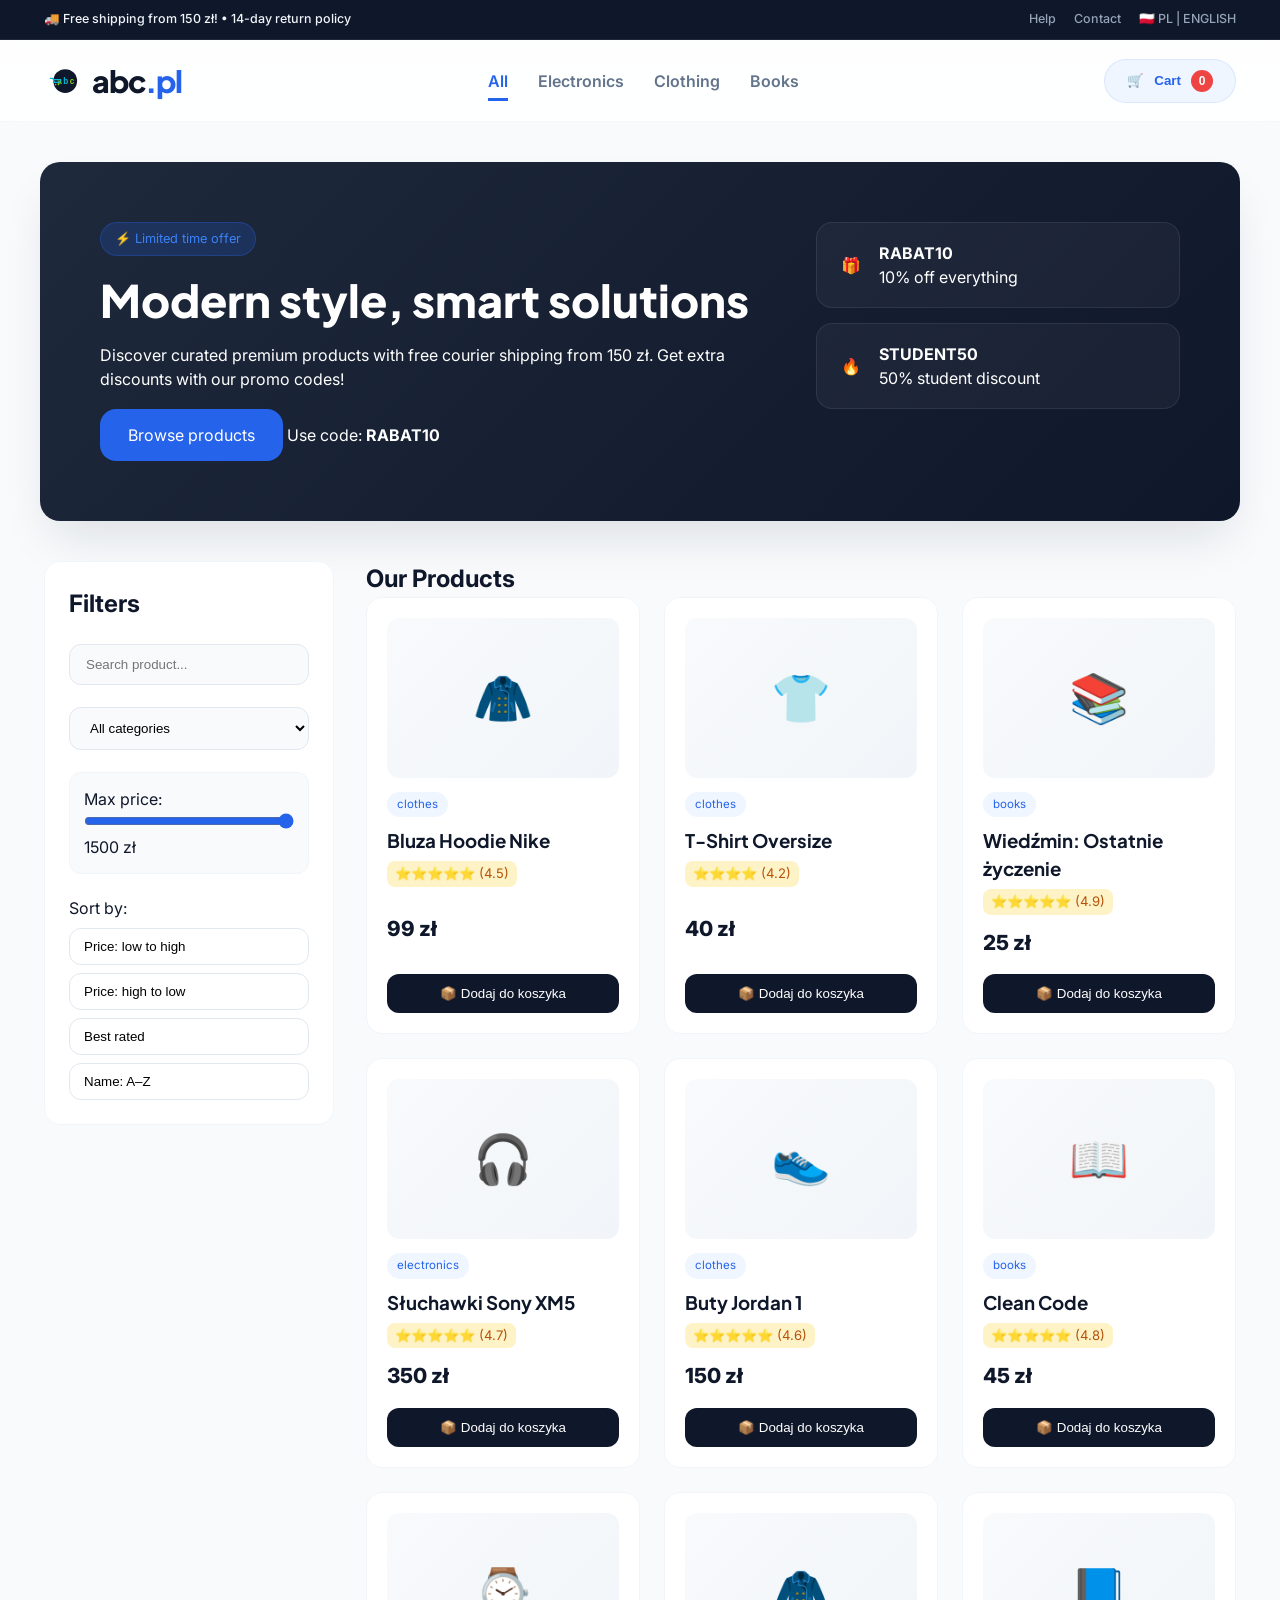
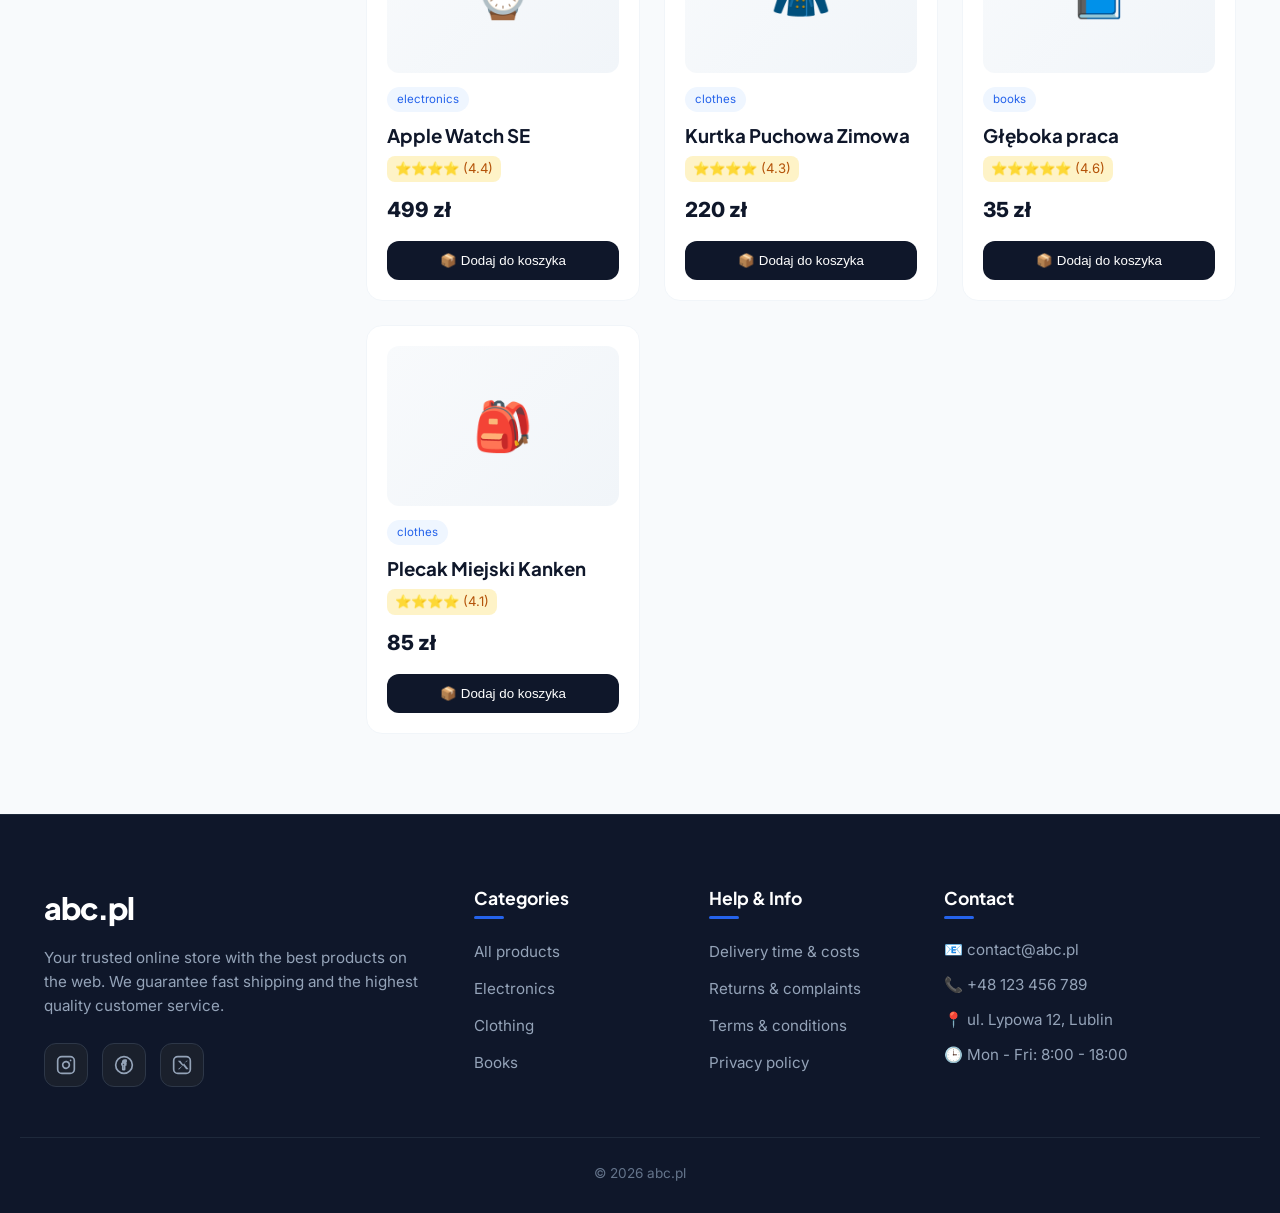
==== index_en.html @ 5adb5946 "add file" ====
<!DOCTYPE html>
<html lang="en">

<head>
    <meta charset="UTF-8">
    <meta name="viewport" content="width=device-width, initial-scale=1.0">
    <title>abc.pl - Online Store</title>
    <!-- Favicon -->
    <link rel="icon" type="image/svg+xml" href="favicon.svg">
    <!-- Modern Google Fonts -->
    <link rel="preconnect" href="https://fonts.googleapis.com">
    <link rel="preconnect" href="https://fonts.gstatic.com" crossorigin>
    <link
        href="https://fonts.googleapis.com/css2?family=Plus+Jakarta+Sans:ital,wght@0,300..800;1,300..800&family=Inter:wght@300;400;500;600;700;800&display=swap"
        rel="stylesheet">
    <link rel="stylesheet" href="style.css">
    <link rel="icon" type="image/png" href="favicon.svg">
    <link rel="apple-touch-icon" href="favicon.svg">
</head>

<body>

    <div class="top-bar">
        <div class="top-bar-container">
            <span class="top-bar-promo">🚚 Free shipping from 150 zł! • 14-day return policy</span>
            <div class="top-bar-links">
                <a href="#main-footer">Help</a>
                <a href="#main-footer">Contact</a>
                <div class="language-switcher">
                    <a href="index.html">🇵🇱 PL</a>
                    <span class="lang-divider">|</span>
                    <a href="index_en.html" class="lang-active">ENGLISH</a>
                </div>
            </div>
        </div>
    </div>

    <header id="main-header">
        <div class="header-container">
            <a href="#" class="logo-link">
                <img src="favicon.svg" alt="abc.pl logo" class="logo-img-header">
                <span class="logo">abc<span class="logo-accent">.pl</span></span>
            </a>

            <nav id="header-nav">
                <ul>
                    <li><a href="#" class="nav-link active" data-category-link="all">All</a></li>
                    <li><a href="#" class="nav-link" data-category-link="electronics">Electronics</a></li>
                    <li><a href="#" class="nav-link" data-category-link="clothes">Clothing</a></li>
                    <li><a href="#" class="nav-link" data-category-link="books">Books</a></li>
                </ul>
            </nav>

            <button id="cart-button">
                <span class="cart-icon">🛒</span>
                <span class="cart-text">Cart</span>
                <span id="cart-counter">0</span>
            </button>
        </div>
    </header>

    <section class="store-hero">
        <div class="hero-content">
            <span class="hero-badge">⚡ Limited time offer</span>
            <h1>Modern style, smart solutions</h1>
            <p>Discover curated premium products with free courier shipping from 150 zł. Get extra discounts with our
                promo codes!</p>
            <div class="hero-btns">
                <a href="#products-section" class="btn-primary-hero">Browse products</a>
                <span class="hero-promo-pill">Use code: <strong>RABAT10</strong></span>
            </div>
        </div>
        <div class="hero-visual">
            <div class="visual-card">
                <span class="visual-icon">🎁</span>
                <div class="visual-text">
                    <h4>RABAT10</h4>
                    <p>10% off everything</p>
                </div>
            </div>
            <div class="visual-card">
                <span class="visual-icon">🔥</span>
                <div class="visual-text">
                    <h4>STUDENT50</h4>
                    <p>50% student discount</p>
                </div>
            </div>
        </div>
    </section>

    <main>
        <section id="filters-panel">
            <h2>Filters</h2>

            <input type="text" id="search-input" placeholder="Search product...">

            <select id="category-select">
                <option value="all">All categories</option>
                <option value="electronics">Electronics</option>
                <option value="clothes">Clothing</option>
                <option value="books">Books</option>
            </select>

            <div class="price-filter">
                <label for="price-range">Max price:</label>
                <input type="range" id="price-range" min="0" max="1500" value="1500">
                <span id="price-value">1500 zł</span>
            </div>

            <div class="sort-buttons">
                <label>Sort by:</label>
                <button id="sort-asc">Price: low to high</button>
                <button id="sort-desc">Price: high to low</button>
                <button id="sort-rating">Best rated</button>
                <button id="sort-alpha">Name: A–Z</button>
            </div>
        </section>

        <section id="products-section">
            <h2>Our Products</h2>
            <div id="produkty"></div>
        </section>
    </main>

    <aside id="cart-sidebar">
        <button id="close-cart">&times;</button>
        <h2>Your Cart</h2>

        <ul id="cart-items"></ul>

        <div class="discount-section">
            <input type="text" id="coupon-input" placeholder="Discount code">
            <button id="apply-discount">Apply</button>
        </div>
        <p id="coupon-message"></p>

        <div class="cart-summary-box">
            <p>Price without discount: <span id="cart-subtotal">0 zł</span></p>
            <p>Discount: <span id="cart-discount">0 zł</span></p>
            <p class="final-total">Final price: <span id="cart-total">0 zł</span></p>
        </div>

        <button id="checkout-btn" class="checkout-btn">✅ Buy Now</button>

    </aside>

    <div id="product-modal" class="modal">
        <div class="modal-content">
            <span id="close-modal">&times;</span>
            <div id="modal-body"></div>
        </div>
    </div>

    <footer id="main-footer">
        <div class="footer-container">
            <div class="footer-info">
                <h3>abc.pl</h3>
                <p>Your trusted online store with the best products on the web. We guarantee fast shipping and the
                    highest quality customer service.</p>
                <div class="footer-socials">
                    <a href="https://www.instagram.com/" class="social-link" target="_blank" aria-label="Instagram">
                        <svg xmlns="http://www.w3.org/2000/svg" viewBox="0 0 24 24" fill="none" stroke="currentColor"
                            stroke-width="2" stroke-linecap="round" stroke-linejoin="round" class="social-icon-svg">
                            <rect width="20" height="20" x="2" y="2" rx="5" ry="5" />
                            <path d="M16 11.37A4 4 0 1 1 12.63 8 4 4 0 0 1 16 11.37z" />
                            <line x1="17.5" x2="17.51" y1="6.5" y2="6.5" />
                        </svg>
                    </a>
                    <a href="https://www.facebook.com/" class="social-link" target="_blank" aria-label="Facebook">
                        <svg xmlns="http://www.w3.org/2000/svg" viewBox="0 0 24 24" fill="none" stroke="currentColor"
                            stroke-width="2" stroke-linecap="round" stroke-linejoin="round" class="social-icon-svg">
                            <circle cx="12" cy="12" r="10" />
                            <path
                                d="M14.25 12h-1.5v5.5H10.5V12h-1v-2h1V8.5c0-1.5 1-2.5 2.5-2.5h1.5v2H13c-.5 0-.75.25-.75.75V10h2l-.25 2z" />
                        </svg>
                    </a>
                    <a href="https://x.com/" class="social-link" target="_blank" aria-label="X (Twitter)">
                        <svg xmlns="http://www.w3.org/2000/svg" viewBox="0 0 24 24" fill="none" stroke="currentColor"
                            stroke-width="2" stroke-linecap="round" stroke-linejoin="round" class="social-icon-svg">
                            <rect x="2" y="2" width="20" height="20" rx="5" />
                            <path d="M7 7l5.5 6L7 17h1.8l4.4-4.8 3.8 4.8H20l-5.8-7.2L19.2 7h-1.8L13.4 11.4 10 7H7z"
                                fill="currentColor" stroke="none" />
                        </svg>
                    </a>
                </div>
            </div>

            <div class="footer-links">
                <h4>Categories</h4>
                <ul>
                    <li><a href="#" data-category-link="all">All products</a></li>
                    <li><a href="#" data-category-link="electronics">Electronics</a></li>
                    <li><a href="#" data-category-link="clothes">Clothing</a></li>
                    <li><a href="#" data-category-link="books">Books</a></li>
                </ul>
            </div>

            <div class="footer-links">
                <h4>Help & Info</h4>
                <ul>
                    <li><a>Delivery time & costs</a></li>
                    <li><a>Returns & complaints</a></li>
                    <li><a>Terms & conditions</a></li>
                    <li><a>Privacy policy</a></li>
                </ul>
            </div>

            <div class="footer-contact">
                <h4>Contact</h4>
                <ul>
                    <li>📧 contact@abc.pl</li>
                    <li>📞 +48 123 456 789</li>
                    <li>📍 ul. Lypowa 12, Lublin</li>
                    <li>🕒 Mon - Fri: 8:00 - 18:00</li>
                </ul>
            </div>
        </div>
        <div class="footer-bottom">
            <p>&copy; 2026 abc.pl </p>
        </div>
    </footer>

    <script src="script.js"></script>
</body>

</html>
---- style.css ----
/*  1. ZMIENNE (kolory, czcionki, cienie)-----------------------------------------------------------------------------------*/
:root {
    --font-heading: 'Plus Jakarta Sans', sans-serif;/* Czcionka nagłówków */
    --font-body: 'Inter', sans-serif;/* Czcionka tekstu */
    --primary: #2563eb;/* Główny niebieski */
    --primary-hover: #1d4ed8;/* Niebieski po najechaniu */
    --primary-light: #eff6ff;/* Jasnoniebieskie tło */
    --success: #10b981;/* Zielony (sukces) */
    --success-light: #ecfdf5;/* Jasnozielone tło */
    --error: #ef4444;/* Czerwony (błąd) */
    --error-light: #fef2f2;/* Jasnoczerwone tło */
    --bg-base: #f8fafc;/* Tło strony */
    --card-bg: #ffffff;/* Tło kart */
    --card-border: #f1f5f9;/* Ramka kart */
    --text-main: #0f172a;/* Główny tekst */
    --text-muted: #64748b;/* Przyciemniony tekst */
    --text-light: #94a3b8;/* Jasny tekst */
    --border-color: #e2e8f0;/* Kolor ramek */
    --border-focus: #3b82f6;/* Ramka po kliknięciu */
    /* Zaokrąglenie */
    --radius-full: 9999px;
    --radius-xl: 20px;
    --radius-lg: 16px;
    --radius-md: 12px;
    --radius-sm: 8px;
    /* Cień */
    --shadow-sm: 0 1px 3px 0 rgba(15, 23, 42, 0.05);
    --shadow-md: 0 4px 6px -1px rgba(15, 23, 42, 0.05);
    --shadow-lg: 0 10px 25px -5px rgba(15, 23, 42, 0.08);
    --shadow-xl: 0 25px 50px -12px rgba(15, 23, 42, 0.12);
    /* Animacja */
    --transition-fast: 0.15s;
    --transition-smooth: 0.25s;
}

/* 2. RESET (usuwa marginesy)-------------------------------------------------------------------------------------------*/
* {
    margin: 0;
    padding: 0;
    box-sizing: border-box;
}

html {
    scroll-behavior: smooth;/* Płynne przewijanie */
    font-size: 16px;
}

body {
    font-family: var(--font-body);
    background-color: var(--bg-base);
    color: var(--text-main);
    line-height: 1.5;
}

/* 3. GÓRNY PASEK----------------------------------------------------------------------------------------------------------*/
.top-bar {
    background-color: #0f172a;
    color: #94a3b8;
    font-size: 0.78rem;
    padding: 10px 0;
    border-bottom: 1px solid #1e293b;
    font-weight: 500;
}

.top-bar-container {
    max-width: 1240px;
    margin: 0 auto;
    padding: 0 24px;
    display: flex;
    justify-content: space-between;    /* Rozciąga na boki */
    align-items: center;
    flex-wrap: wrap;
    gap: 10px;
}

.top-bar-promo {
    color: #f1f5f9;
}

.top-bar-links {
    display: flex;
    gap: 18px;
}

.top-bar-links a {
    color: #94a3b8;
    text-decoration: none;
}

.top-bar-links a:hover {
    color: white;            /* Biały po najechaniu */
}

.top-bar-lang {
    border-left: 1px solid #334155;
    padding-left: 15px;
}

/* 4. NAGŁÓWEK (sticky)-------------------------------------------------------------------------------------------------------*/
#main-header {
    background-color: rgba(255, 255, 255, 0.85);
    backdrop-filter: blur(12px);/* Rozmyte tło */
    position: sticky;
    top: 0;
    z-index: 900;
    border-bottom: 1px solid rgba(241, 245, 249, 0.8);
}

.header-container {
    max-width: 1240px;
    margin: 0 auto;
    padding: 18px 24px;
    display: flex;
    justify-content: space-between;
    align-items: center;
    gap: 20px;
}

/* ------------Logo-------------------- */
.logo-link {
    text-decoration: none;
    display: flex;
    align-items: center;
}

.logo-img-header {
    width: 38px;
    height: 38px;
    margin-right: 10px;
}

.logo-img-header:hover {
    transform: scale(1.1) rotate(-3deg);
    transition: transform var(--transition-smooth);
}

.logo {
    font-family: var(--font-heading);
    font-size: 1.9rem;
    font-weight: 800;
    letter-spacing: -1.2px;
    color: var(--text-main);
}

.logo-accent {
    color: var(--primary);/* Niebieska część logo */
}

/*-------------- Menu -------------------------*/
#header-nav ul {
    list-style: none;
    display: flex;
    gap: 30px;
}

@media (max-width: 768px) {
    #header-nav {
        display: none;/* Ukryj menu na telefonie */
    }
}

.nav-link {
    text-decoration: none;
    color: var(--text-muted);
    font-weight: 600;
    padding: 8px 0;
    position: relative;
}

/* -----------------Podkreślenie menu------------------------ */
.nav-link::after {
    content: '';
    position: absolute;
    bottom: -2px;
    left: 0;
    width: 0;
    height: 3px;
    background-color: var(--primary);
    transition: width var(--transition-smooth);
}

.nav-link:hover::after,
.nav-link.active::after {
    width: 100%;/* Pełne podkreślenie */
}

.nav-link:hover,
.nav-link.active {
    color: var(--primary);
}

/*------------------ Przycisk koszyka ---------------------------*/
#cart-button {
    background-color: var(--primary-light);
    color: var(--primary);
    border: 1px solid rgba(37, 99, 235, 0.1);
    padding: 10px 22px;
    border-radius: var(--radius-full);
    font-weight: 700;
    cursor: pointer;
    display: flex;
    align-items: center;
    gap: 10px;
    transition: all var(--transition-smooth);
}

#cart-button:hover {
    background-color: var(--primary);
    color: white;
    transform: translateY(-2px);/* Unosi się */
}

/*--------------- Licznik w koszyku -----------------------------*/
#cart-counter {
    background-color: var(--error);
    color: white;
    font-size: 0.75rem;
    min-width: 22px;
    height: 22px;
    border-radius: var(--radius-full);
    display: flex;
    align-items: center;
    justify-content: center;
}

/* 5. HERO (baner)-----------------------------------------------------------------------------------------------------*/
.store-hero {
    max-width: 1200px;
    margin: 40px auto;
    background: linear-gradient(135deg, #1e293b, #0f172a);
    border-radius: var(--radius-xl);
    padding: 60px;
    color: white;
    display: grid;
    gap: 40px;
    box-shadow: var(--shadow-xl);
}

@media (min-width: 992px) {
    .store-hero {
        grid-template-columns: 1.3fr 0.7fr;/* Dwie kolumny */
    }
}

.hero-content {
    display: flex;
    flex-direction: column;
    gap: 18px;
}

.hero-badge {
    background-color: rgba(37, 99, 235, 0.2);
    border: 1px solid rgba(37, 99, 235, 0.3);
    color: #3b82f6;
    padding: 6px 14px;
    font-size: 0.8rem;
    border-radius: var(--radius-full);
    width: fit-content;
}

.hero-content h1 {
    font-family: var(--font-heading);
    font-size: 2.8rem;
    font-weight: 800;
    line-height: 1.15;
}

@media (max-width: 576px) {
    .hero-content h1 {
        font-size: 2rem;
    }

    .store-hero {
        padding: 30px;
    }
}

.btn-primary-hero {
    background-color: var(--primary);
    color: white;
    text-decoration: none;
    padding: 14px 28px;
    border-radius: var(--radius-lg);
    display: inline-block;
    transition: all var(--transition-smooth);
}

.btn-primary-hero:hover {
    background-color: var(--primary-hover);
    transform: translateY(-2px);
}

.hero-visual {
    display: flex;
    flex-direction: column;
    gap: 15px;
}

.visual-card {
    background-color: rgba(255, 255, 255, 0.04);
    border: 1px solid rgba(255, 255, 255, 0.08);
    border-radius: var(--radius-lg);
    padding: 18px 24px;
    display: flex;
    align-items: center;
    gap: 18px;
}

.visual-card:hover {
    transform: translateX(8px);
    background-color: rgba(255, 255, 255, 0.08);
}

/* 6. GŁÓWNY LAYOUT--------------------------------------------------------------------------------------------- */
main {
    max-width: 1240px;
    margin: 30px auto 80px;
    padding: 0 24px;
    display: grid;
    gap: 32px;
}

@media (min-width: 768px) {
    main {
        grid-template-columns: 290px 1fr;/* Filtry + produkty */
    }
}

/* 7. PANEL FILTRÓW------------------------------------------------------------------------------------------------ */
#filters-panel {
    background-color: var(--card-bg);
    border: 1px solid var(--card-border);
    border-radius: var(--radius-lg);
    padding: 24px;
    display: flex;
    flex-direction: column;
    gap: 22px;
    position: sticky;/* Przykleja podczas przewijania */
    top: 100px;
    height: fit-content;/* Dostosowuje się do zawartości */
    align-self: start;/* Nie rozciąga się */
}

@media (max-width: 768px) {
    #filters-panel {
        position: static;/* Na telefonie - normalne przewijanie */
        top: auto;
    }
}

/*---------------- Wyszukiwarka ------------------------- */
#search-input {
    width: 100%;
    padding: 12px 16px;
    border: 1px solid var(--border-color);
    border-radius: var(--radius-md);
    background-color: #f8fafc;
}

#search-input:focus {
    border-color: var(--border-focus);
    outline: none;
}

/*--------- Select kategorii --------------------------*/
#category-select {
    width: 100%;
    padding: 12px 16px;
    border: 1px solid var(--border-color);
    border-radius: var(--radius-md);
    background-color: #f8fafc;
    cursor: pointer;
}

/*------------ Suwak ceny ---------------------------*/
.price-filter {
    background-color: #f8fafc;
    padding: 14px;
    border-radius: var(--radius-md);
    border: 1px solid var(--card-border);
}

#price-range {
    width: 100%;
    accent-color: var(--primary);
    cursor: pointer;
}

/*--------- Przyciski sortowania ---------------*/
.sort-buttons {
    display: flex;
    flex-direction: column;
    gap: 8px;
}

.sort-buttons button {
    width: 100%;
    padding: 10px 14px;
    background: white;
    border: 1px solid var(--border-color);
    border-radius: var(--radius-md);
    cursor: pointer;
    text-align: left;
    display: flex;
    justify-content: space-between;
}

.sort-buttons button:hover {
    border-color: var(--primary);
    color: var(--primary);
}

/* 8. PRODUKTY (siatka kart)--------------------------------------------------------------------------------------- */
#produkty {
    display: grid;
    grid-template-columns: repeat(auto-fill, minmax(230px, 1fr));
    gap: 24px;
}

/*--------- Karta produktu -------------*/
.product-card {
    background-color: var(--card-bg);
    border: 1px solid var(--card-border);
    border-radius: var(--radius-lg);
    padding: 20px;
    cursor: pointer;
    transition: transform var(--transition-smooth);
    display: flex;
    flex-direction: column;
    height: 100%;
}

.product-card:hover {
    transform: translateY(-5px);
    box-shadow: var(--shadow-lg);
}

/*------- Obrazek (emotka) ---------*/
.product-img {
    height: 160px;
    background: linear-gradient(135deg, #f8fafc, #f1f5f9);
    border-radius: var(--radius-md);
    display: flex;
    align-items: center;
    justify-content: center;
    font-size: 3rem;
    margin-bottom: 14px;
    flex-shrink: 0;
}

/*------- Kategoria ---------------*/
.product-category {
    font-size: 0.72rem;
    color: var(--primary);
    background-color: var(--primary-light);
    padding: 4px 10px;
    border-radius: var(--radius-full);
    width: fit-content;
    margin-bottom: 10px;
    flex-shrink: 0;
}

/*--------- Nazwa ---------------*/
.product-title {
    font-family: var(--font-heading);
    font-weight: 700;
    margin-bottom: 6px;
}

/*------ Ocena (gwiazdki) ------*/
.product-rating {
    font-size: 0.82rem;
    color: #b45309;
    background-color: #fef3c7;
    padding: 3px 8px;
    border-radius: var(--radius-sm);
    width: fit-content;
    margin-bottom: 12px;
    flex-shrink: 0;
}

/*------- Cena ---------------*/
.product-price {
    font-size: 1.3rem;
    font-weight: 800;
    margin-top: auto;
    margin-bottom: 16px;
}

/*----- Przycisk dodaj do koszyka ------*/
.add-to-cart-btn {
    width: 100%;
    padding: 12px;
    background-color: #0f172a;
    color: white;
    border: none;
    border-radius: var(--radius-md);
    cursor: pointer;
    transition: all var(--transition-fast);
    margin-top: auto;
}

.add-to-cart-btn:hover {
    background-color: var(--primary);
    transform: translateY(-2px);
}

/* 9. KOSZYK (sidebar z prawej) */
#cart-sidebar {
    position: fixed;
    top: 0;
    right: 0;
    width: 100%;
    max-width: 440px;
    height: 100vh;
    background-color: var(--card-bg);
    padding: 30px;
    transform: translateX(110%);
    /* Ukryty */
    transition: transform 0.4s;
    z-index: 1000;
    display: flex;
    /* ← DODAJ */
    flex-direction: column;
    /* ← DODAJ */
}

#cart-sidebar.open {
    transform: translateX(0);
    /* Widoczny */
}

/*------ Przycisk zamykania ----------*/
#close-cart {
    position: absolute;
    top: 25px;
    right: 25px;
    width: 36px;
    height: 36px;
    border-radius: var(--radius-full);
    background: var(--bg-base);
    border: 1px solid var(--border-color);
    cursor: pointer;
    font-size: 1.4rem;
}

#close-cart:hover {
    background-color: var(--error-light);
    color: var(--error);
    transform: rotate(90deg);
}

/*----------- Lista w koszyku --------*/
#cart-items {
    list-style: none;
    flex-grow: 1;
    /* Zajmuje wolne miejsce */
    overflow-y: auto;
    margin: 10px 0;
}

/*------- Produkt w koszyku ----------*/
.cart-item {
    display: flex;
    align-items: center;
    justify-content: space-between;
    padding: 16px 0;
    border-bottom: 1px solid var(--card-border);
    gap: 12px;
}

/*------- Przyciski + i - --------------*/
.qty-change-btn {
    width: 26px;
    height: 26px;
    background: white;
    border: 1px solid var(--border-color);
    border-radius: var(--radius-sm);
    cursor: pointer;
}

.qty-change-btn:hover {
    background-color: var(--primary);
    color: white;
}

/*--------- Przycisk usuwania X ---------*/
.cart-remove-btn {
    background: none;
    border: none;
    font-size: 1.4rem;
    cursor: pointer;
}

.cart-remove-btn:hover {
    color: var(--error);
}

/* 10. KOD RABATOWY ------------------------------------------------------------------------------------------------------------------------------------*/
.discount-section {
    display: flex;
    gap: 8px;
    margin-top: auto;
}


/* Przycisk Kupuję i płacę */
.checkout-btn {
    width: 100%;
    padding: 16px;
    background-color: var(--success);
    color: white;
    border: none;
    border-radius: var(--radius-md);
    font-family: var(--font-heading);
    font-weight: 700;
    font-size: 1.1rem;
    cursor: pointer;
    transition: all var(--transition-smooth);
    margin-top: 15px;
}

.checkout-btn:hover {
    background-color: #0d9488;
    transform: translateY(-2px);
    box-shadow: 0 10px 20px -10px rgba(16, 185, 129, 0.4);
}

.checkout-btn:active {
    transform: translateY(0);
}


.discount-section {
    display: flex;
    gap: 8px;
    margin-top: 15px;
}

#coupon-input {
    flex-grow: 1;
    padding: 10px 14px;
    border: 1px solid var(--border-color);
    border-radius: var(--radius-md);
}

#apply-discount {
    padding: 10px 18px;
    background-color: #0f172a;
    color: white;
    border: none;
    border-radius: var(--radius-md);
    cursor: pointer;
}

#apply-discount:hover {
    background-color: var(--primary);
}

/*--------- Komunikaty -----------*/
#coupon-message.success-msg {
    background-color: var(--success-light);
    color: var(--success);
}

#coupon-message.error-msg {
    background-color: var(--error-light);
    color: var(--error);
}

/*----- Podsumowanie cen ---------*/
.cart-summary-box {
    margin-top: 20px;
    background-color: var(--bg-base);
    padding: 20px;
    border-radius: var(--radius-lg);
}

.final-total span {
    color: var(--primary);
    font-size: 1.35rem;
    font-weight: 800;
}

/* 11. STOPKA--------------------------------------------------------------------------------------------------------------- */

#main-footer {
    background: #0f172a;
    color: #cbd5e1;
    padding: 70px 0 30px;
    margin-top: 10px;
    border-top: 1px solid #1e293b;
}

.footer-container {
    max-width: 1240px;
    margin: 0 auto;
    padding: 0 24px;
    display: grid;
    gap: 40px;
}

@media (min-width: 576px) {
    .footer-container {
        grid-template-columns: repeat(2, 1fr);
    }
}

@media (min-width: 992px) {
    .footer-container {
        grid-template-columns: 2fr 1fr 1fr 1.5fr;
    }
}

/* Lewa kolumna z logo i opisem */
.footer-info h3 {
    font-family: var(--font-heading);
    color: #fff;
    font-size: 1.9rem;
    margin-bottom: 15px;
    font-weight: 800;
    letter-spacing: -1.2px;
}

.footer-info p {
    font-size: 0.95rem;
    line-height: 1.6;
    margin-bottom: 24px;
    color: #94a3b8;
}

/* Ikony społecznościowe */
.footer-socials {
    display: flex;
    gap: 14px;
}

.social-link {
    color: #94a3b8;
    width: 44px;
    height: 44px;
    border-radius: var(--radius-md);
    border: 1.5px solid #2d3748;
    background: #1a202c;
    display: flex;
    align-items: center;
    justify-content: center;
    transition: all var(--transition-smooth);
}

.social-link:hover {
    color: #fff;
    background: var(--primary);
    border-color: var(--primary);
    transform: translateY(-4px);
}

.social-icon-svg {
    width: 20px;
    height: 20px;
}

/* Nagłówki kolumn */
.footer-links h4,
.footer-contact h4 {
    color: #fff;
    font-family: var(--font-heading);
    font-size: 1.1rem;
    font-weight: 700;
    margin-bottom: 20px;
    padding-bottom: 8px;
    position: relative;
}

/* Podkreślenie pod nagłówkami */
.footer-links h4::after,
.footer-contact h4::after {
    content: '';
    position: absolute;
    bottom: 0;
    left: 0;
    width: 30px;
    height: 3px;
    background: var(--primary);
    border-radius: var(--radius-full);
}

/* Listy w stopce */
.footer-links ul,
.footer-contact ul {
    list-style: none;
    display: flex;
    flex-direction: column;
    gap: 12px;
}

.footer-links a {
    color: #94a3b8;
    text-decoration: none;
    font-size: 0.95rem;
    transition: all var(--transition-smooth);
}

.footer-links a:hover {
    color: #fff;
    padding-left: 6px;
}

.footer-contact li {
    font-size: 0.95rem;
    color: #94a3b8;
}

/* Dolny pasek */
.footer-bottom {
    max-width: 1240px;
    margin: 50px auto 0;
    padding: 25px 24px 0;
    border-top: 1px solid #1e293b;
    text-align: center;
    font-size: 0.85rem;
    color: #64748b;
}


/* 12. ANIMACJE I DODATKA------------------------------------------------------------------------------------------------- */

/*--------- Latająca emotka ------------*/
.flying-particle {
    position: fixed;
    pointer-events: none;
    font-size: 1.8rem;
    transition: transform 0.8s, opacity 0.8s;
    z-index: 2500;
}

/*------- Powiadomienie toast ----------*/
.toast-notice {
    position: fixed;
    bottom: 30px;
    left: 50%;
    transform: translate(-50%, 50px);
    opacity: 0;
    background-color: #0f172a;
    color: white;
    padding: 12px 24px;
    border-radius: var(--radius-md);
    transition: all 0.35s;
}

.toast-notice.show {
    transform: translate(-50%, 0);
    opacity: 1;
}

/*----- Brak wyników --------*/
.no-results {
    grid-column: 1 / -1;
    text-align: center;
    padding: 60px;
    background-color: var(--card-bg);
    border-radius: var(--radius-lg);
    border: 1px dashed var(--border-color);
}



/* 13. Modal - styl dla okna szczegółów produktu -------------------------------------------------------------------------------------------------------------------*/
.modal {
    display: none;
    position: fixed;
    top: 0;
    left: 0;
    width: 100%;
    height: 100%;
    background-color: rgba(15, 23, 42, 0.8);
    backdrop-filter: blur(5px);
    z-index: -1;
    opacity: 0;
    transition: opacity var(--transition-smooth);
}

.modal-content {
    background-color: var(--card-bg);
    margin: 10% auto;
    padding: 30px;
    border-radius: var(--radius-xl);
    width: 90%;
    max-width: 500px;
    position: relative;
    box-shadow: var(--shadow-xl);
    border: 1px solid var(--card-border);
    animation: fadeInUp 0.3s ease;
}

@keyframes fadeInUp {
    from {
        opacity: 0;
        transform: translateY(30px);
    }

    to {
        opacity: 1;
        transform: translateY(0);
    }
}

#close-modal {
    position: absolute;
    top: 15px;
    right: 20px;
    font-size: 1.8rem;
    cursor: pointer;
    color: var(--text-muted);
    transition: all var(--transition-fast);
}

#close-modal:hover {
    color: var(--error);
    transform: scale(1.1);
}

.modal-product-details {
    display: flex;
    flex-direction: column;
    gap: 10px;
}

.modal-desc {
    font-size: 0.95rem;
    color: var(--text-muted);
    line-height: 1.5;
    background-color: var(--bg-base);
    padding: 15px;
    border-radius: var(--radius-md);
    margin: 5px 0;
}

.modal-price {
    font-size: 1.8rem;
    font-weight: 800;
    color: var(--primary);
    text-align: center;
}

.modal-add-btn {
    width: 100%;
    padding: 14px;
    background-color: var(--primary);
    color: white;
    border: none;
    border-radius: var(--radius-md);
    font-weight: 700;
    cursor: pointer;
    transition: all var(--transition-fast);
    margin-top: 10px;
}

.modal-add-btn:hover {
    background-color: var(--primary-hover);
    transform: translateY(-2px);
}
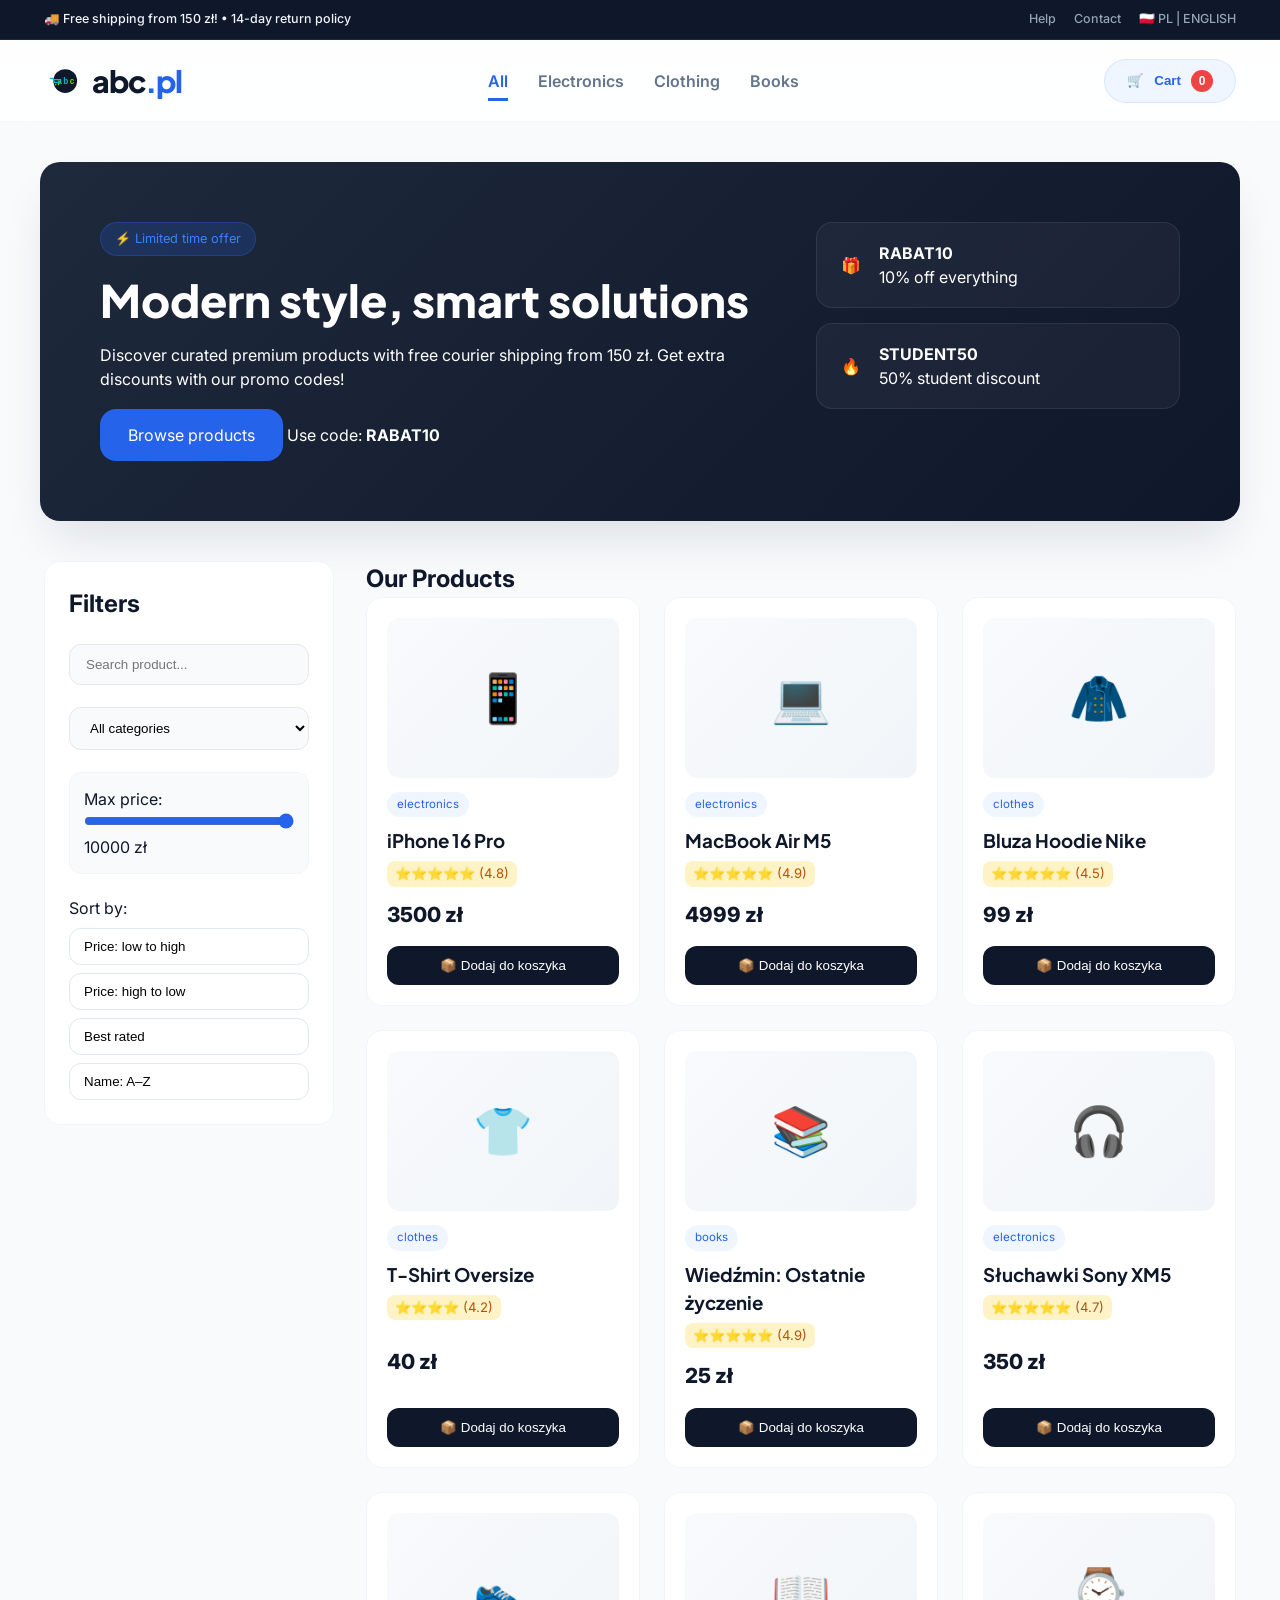
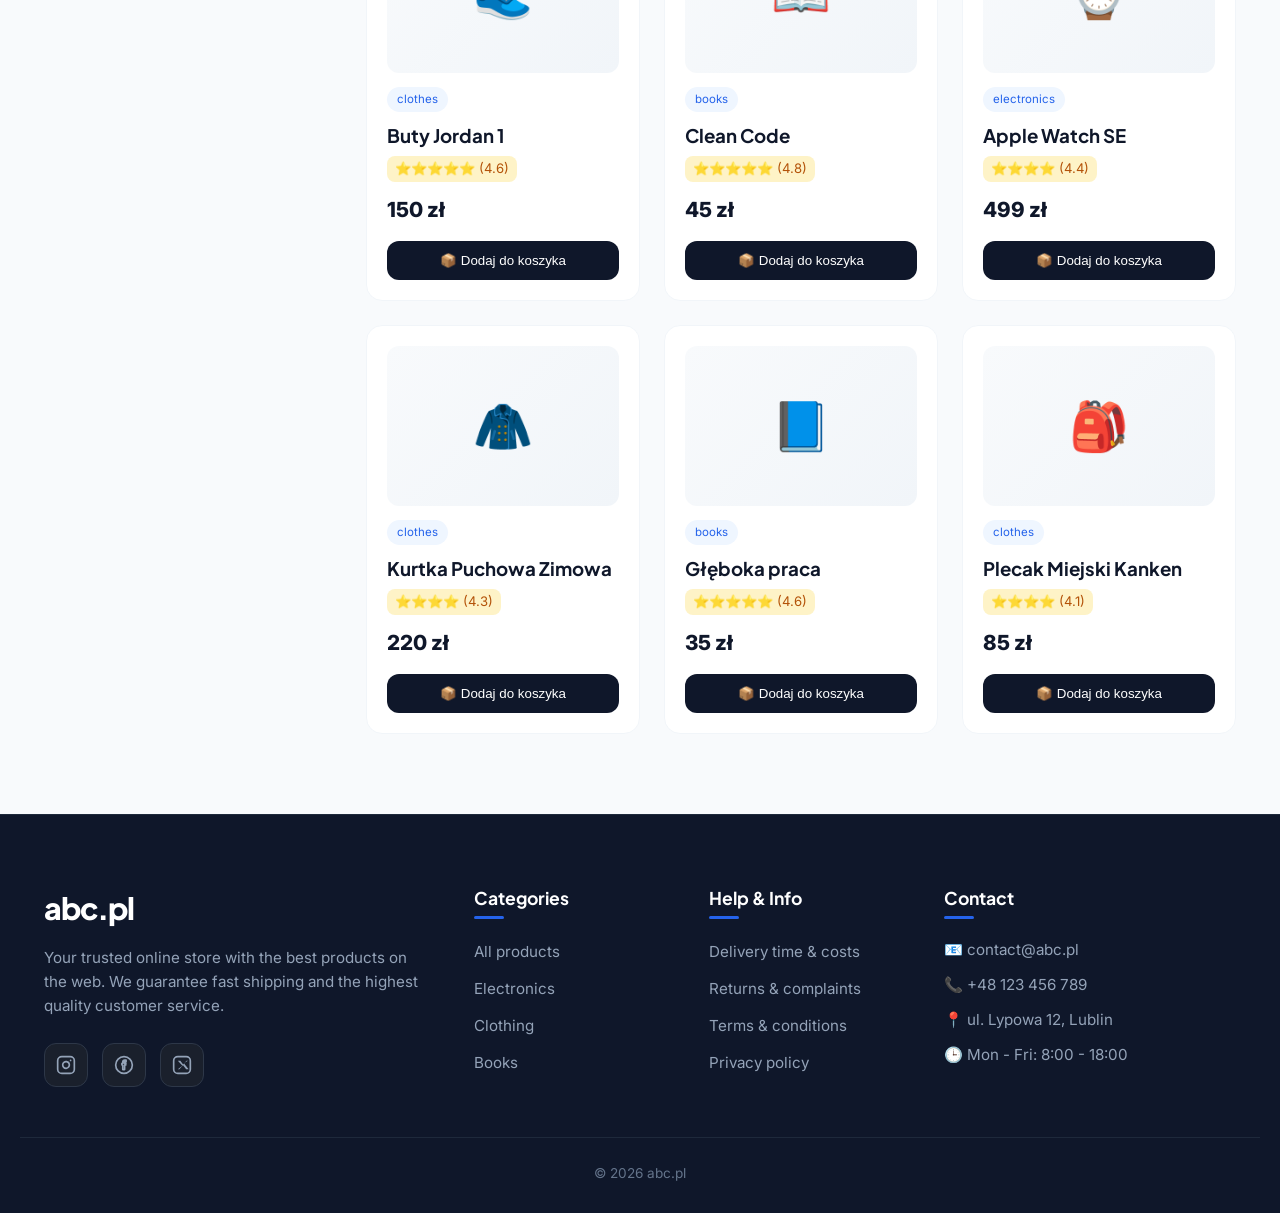
==== commit 04f6626d: "p" ====
--- a/index_en.html
+++ b/index_en.html
@@ -103,8 +103,8 @@
 
             <div class="price-filter">
                 <label for="price-range">Max price:</label>
-                <input type="range" id="price-range" min="0" max="1500" value="1500">
-                <span id="price-value">1500 zł</span>
+                <input type="range" id="price-range" min="0" max="10000" value="10000">
+                <span id="price-value">10000 zł</span>
             </div>
 
             <div class="sort-buttons">
@@ -223,4 +223,4 @@
     <script src="script.js"></script>
 </body>
 
-</html>+</html>
